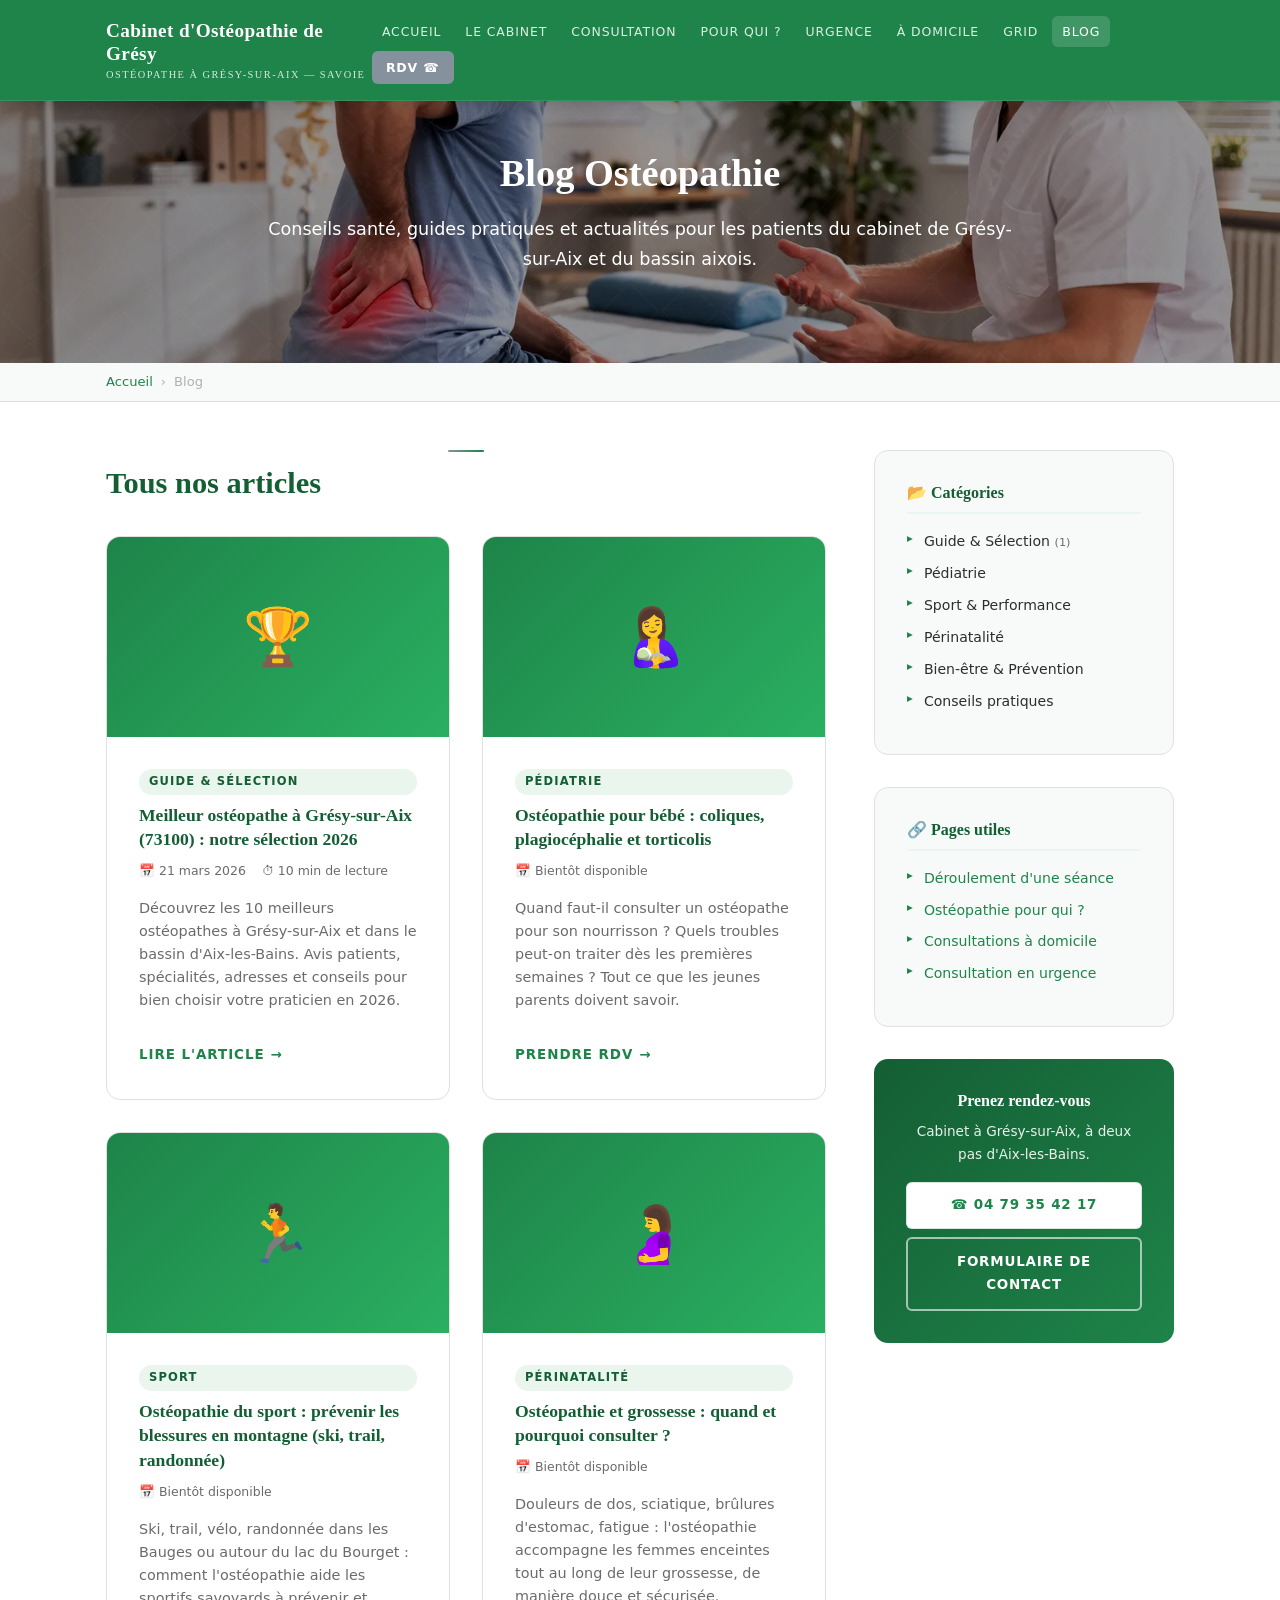
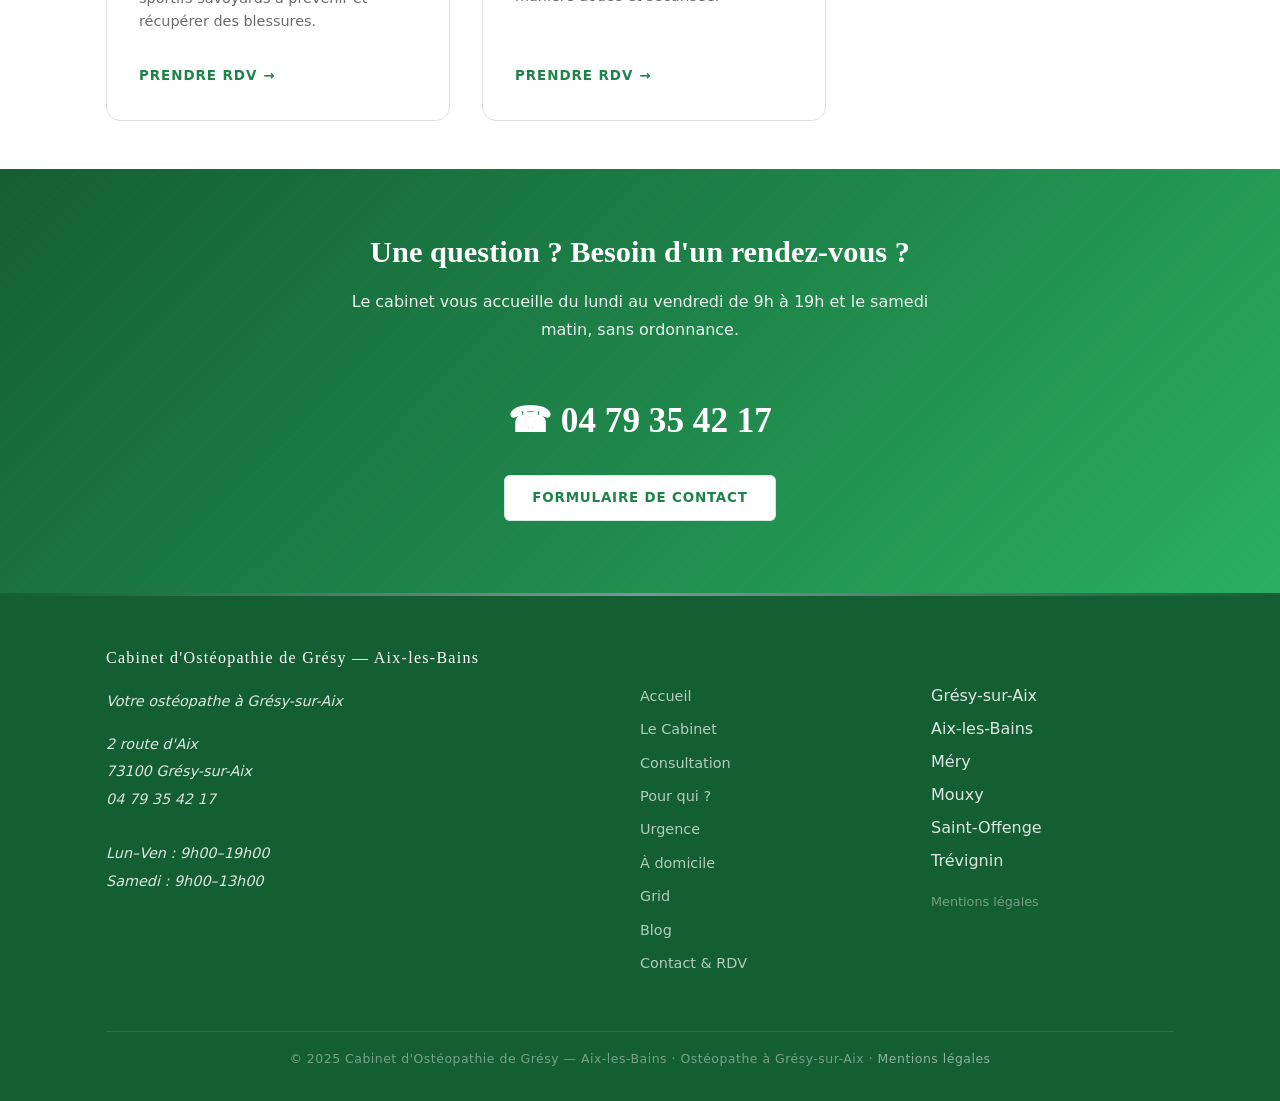
==== blog.html @ d5f87a09 "Ajout blog.html, grid.html, nav mis a jour (Blog + Grid), article SEO osteopathe Gresy-sur-Aix Made-" ====
<!DOCTYPE html>
<html lang="fr">
<head>
  <meta charset="UTF-8">
  <meta name="viewport" content="width=device-width, initial-scale=1.0">
  <title>Blog Ostéopathie — Conseils & Actualités | Cabinet Grésy-sur-Aix</title>
  <meta name="description" content="Retrouvez nos articles de blog sur l'ostéopathie à Grésy-sur-Aix : conseils santé, guides pratiques, actualités du cabinet et bien-être en Savoie.">
  <link rel="canonical" href="https://osteopathe-gresy-sur-aix.fr/blog">
  <meta property="og:title" content="Blog Ostéopathie — Cabinet Grésy-sur-Aix">
  <meta property="og:description" content="Conseils santé, guides pratiques et actualités ostéopathiques pour les habitants de Grésy-sur-Aix et du bassin aixois.">
  <meta property="og:type" content="website">
  <meta property="og:url" content="https://osteopathe-gresy-sur-aix.fr/blog">
  <link rel="stylesheet" href="style.css">
  <style>
    /* ---- Blog listing ---- */
    .blog-grid {
      display: grid;
      grid-template-columns: repeat(auto-fill, minmax(320px, 1fr));
      gap: var(--spacing-md);
    }

    .blog-card {
      background: #fff;
      border-radius: var(--border-radius-lg);
      border: 1px solid var(--color-border);
      overflow: hidden;
      transition: transform 0.25s, box-shadow 0.25s;
      display: flex;
      flex-direction: column;
    }
    .blog-card:hover {
      transform: translateY(-4px);
      box-shadow: 0 12px 32px rgba(30,132,73,0.13);
    }

    .blog-card-img {
      width: 100%;
      height: 200px;
      object-fit: cover;
      display: block;
    }
    .blog-card-img-placeholder {
      width: 100%;
      height: 200px;
      background: linear-gradient(135deg, var(--color-primary) 0%, #2aaf61 100%);
      display: flex;
      align-items: center;
      justify-content: center;
      font-size: 3.5rem;
    }

    .blog-card-body {
      padding: var(--spacing-md);
      flex: 1;
      display: flex;
      flex-direction: column;
    }

    .blog-tag {
      display: inline-block;
      background: var(--color-primary-light);
      color: var(--color-primary-dark);
      font-size: 0.72rem;
      font-weight: bold;
      letter-spacing: 0.1em;
      text-transform: uppercase;
      padding: 3px 10px;
      border-radius: 20px;
      margin-bottom: var(--spacing-xs);
    }

    .blog-card-body h2 {
      font-size: 1.1rem;
      margin-bottom: var(--spacing-xs);
      line-height: 1.4;
    }
    .blog-card-body h2 a {
      color: var(--color-primary-dark);
      text-decoration: none;
    }
    .blog-card-body h2 a:hover {
      color: var(--color-primary);
      text-decoration: underline;
    }

    .blog-card-meta {
      font-size: 0.78rem;
      color: var(--color-text-light);
      margin-bottom: var(--spacing-sm);
      display: flex;
      gap: var(--spacing-sm);
      align-items: center;
      flex-wrap: wrap;
    }

    .blog-card-excerpt {
      color: var(--color-text-light);
      font-size: 0.9rem;
      line-height: 1.6;
      flex: 1;
      margin-bottom: var(--spacing-md);
    }

    .blog-card-link {
      display: inline-flex;
      align-items: center;
      gap: 6px;
      color: var(--color-primary);
      font-size: 0.84rem;
      font-weight: bold;
      text-transform: uppercase;
      letter-spacing: 0.07em;
      text-decoration: none;
      transition: gap 0.2s;
    }
    .blog-card-link:hover {
      color: var(--color-primary-dark);
      gap: 10px;
      text-decoration: none;
    }
    .blog-card-link::after { content: '→'; }

    /* Sidebar */
    .blog-layout {
      display: grid;
      grid-template-columns: 1fr 300px;
      gap: var(--spacing-lg);
      align-items: start;
    }
    @media (max-width: 900px) {
      .blog-layout { grid-template-columns: 1fr; }
    }

    .blog-sidebar {
      position: sticky;
      top: 80px;
    }
    .sidebar-widget {
      background: var(--color-bg-alt);
      border: 1px solid var(--color-border);
      border-radius: var(--border-radius-lg);
      padding: var(--spacing-md);
      margin-bottom: var(--spacing-md);
    }
    .sidebar-widget h3 {
      font-size: 1rem;
      margin-bottom: var(--spacing-sm);
      padding-bottom: var(--spacing-xs);
      border-bottom: 2px solid var(--color-primary-light);
    }
    .sidebar-widget ul { margin: 0; }
    .sidebar-widget ul li { font-size: 0.88rem; padding-left: 1.2em; }

    .sidebar-cta {
      background: linear-gradient(135deg, var(--color-primary-dark), var(--color-primary));
      color: #fff;
      border-radius: var(--border-radius-lg);
      padding: var(--spacing-md);
      text-align: center;
    }
    .sidebar-cta h3 { color: #fff; font-size: 1rem; margin-bottom: var(--spacing-xs); }
    .sidebar-cta p  { font-size: 0.85rem; opacity: 0.9; margin-bottom: var(--spacing-sm); }
  </style>
</head>
<body>

  <!-- HEADER -->
  <header class="site-header">
    <div class="header-inner">
      <a href="/" class="site-logo">
        Cabinet d'Ostéopathie de Grésy
        <span>Ostéopathe à Grésy-sur-Aix — Savoie</span>
      </a>
      <button class="nav-burger" onclick="document.querySelector('.site-nav').classList.toggle('open')" aria-label="Menu">
        <span></span><span></span><span></span>
      </button>
      <nav class="site-nav" aria-label="Navigation principale">
        <a href="/">Accueil</a>
        <a href="cabinet.html">Le Cabinet</a>
        <a href="consultation.html">Consultation</a>
        <a href="pour-qui.html">Pour qui ?</a>
        <a href="urgence.html">Urgence</a>
        <a href="domicile.html">À domicile</a>
        <a href="grid.html">Grid</a>
        <a href="blog.html" class="active">Blog</a>
        <a href="contact.html" class="nav-cta">RDV ☎</a>
      </nav>
    </div>
  </header>

  <!-- HERO -->
  <section class="hero" style="background: linear-gradient(rgba(0,0,0,0.42), rgba(0,0,0,0.42)), url('asset/image/Consultation-osteopathe.webp') center/cover no-repeat; padding: 3rem 1rem 3.5rem;">
    <div class="hero-content">
      <h1>Blog Ostéopathie</h1>
      <p>Conseils santé, guides pratiques et actualités pour les patients du cabinet de Grésy-sur-Aix et du bassin aixois.</p>
    </div>
  </section>

  <!-- BREADCRUMB -->
  <nav class="breadcrumb" aria-label="Fil d'Ariane">
    <div class="container">
      <a href="/">Accueil</a>
      <span>›</span>
      <span>Blog</span>
    </div>
  </nav>

  <!-- BLOG CONTENT -->
  <section class="section">
    <div class="container">
      <div class="blog-layout">

        <!-- Articles -->
        <main>
          <div class="section-title" style="text-align:left; margin-bottom: var(--spacing-md);">
            <h2>Tous nos articles</h2>
          </div>

          <div class="blog-grid">

            <!-- Article 1 -->
            <article class="blog-card">
              <div class="blog-card-img-placeholder">🏆</div>
              <div class="blog-card-body">
                <span class="blog-tag">Guide & Sélection</span>
                <h2><a href="blog/meilleur-osteopathe-gresy-sur-aix.html">Meilleur ostéopathe à Grésy-sur-Aix (73100) : notre sélection 2026</a></h2>
                <div class="blog-card-meta">
                  <span>📅 21 mars 2026</span>
                  <span>⏱ 10 min de lecture</span>
                </div>
                <p class="blog-card-excerpt">Découvrez les 10 meilleurs ostéopathes à Grésy-sur-Aix et dans le bassin d'Aix-les-Bains. Avis patients, spécialités, adresses et conseils pour bien choisir votre praticien en 2026.</p>
                <a href="blog/meilleur-osteopathe-gresy-sur-aix.html" class="blog-card-link">Lire l'article</a>
              </div>
            </article>

            <!-- Article 2 — placeholder -->
            <article class="blog-card">
              <div class="blog-card-img-placeholder">🤱</div>
              <div class="blog-card-body">
                <span class="blog-tag">Pédiatrie</span>
                <h2><a href="#">Ostéopathie pour bébé : coliques, plagiocéphalie et torticolis</a></h2>
                <div class="blog-card-meta">
                  <span>📅 Bientôt disponible</span>
                </div>
                <p class="blog-card-excerpt">Quand faut-il consulter un ostéopathe pour son nourrisson ? Quels troubles peut-on traiter dès les premières semaines ? Tout ce que les jeunes parents doivent savoir.</p>
                <a href="contact.html" class="blog-card-link">Prendre RDV</a>
              </div>
            </article>

            <!-- Article 3 — placeholder -->
            <article class="blog-card">
              <div class="blog-card-img-placeholder">🏃</div>
              <div class="blog-card-body">
                <span class="blog-tag">Sport</span>
                <h2><a href="#">Ostéopathie du sport : prévenir les blessures en montagne (ski, trail, randonnée)</a></h2>
                <div class="blog-card-meta">
                  <span>📅 Bientôt disponible</span>
                </div>
                <p class="blog-card-excerpt">Ski, trail, vélo, randonnée dans les Bauges ou autour du lac du Bourget : comment l'ostéopathie aide les sportifs savoyards à prévenir et récupérer des blessures.</p>
                <a href="contact.html" class="blog-card-link">Prendre RDV</a>
              </div>
            </article>

            <!-- Article 4 — placeholder -->
            <article class="blog-card">
              <div class="blog-card-img-placeholder">🤰</div>
              <div class="blog-card-body">
                <span class="blog-tag">Périnatalité</span>
                <h2><a href="#">Ostéopathie et grossesse : quand et pourquoi consulter ?</a></h2>
                <div class="blog-card-meta">
                  <span>📅 Bientôt disponible</span>
                </div>
                <p class="blog-card-excerpt">Douleurs de dos, sciatique, brûlures d'estomac, fatigue : l'ostéopathie accompagne les femmes enceintes tout au long de leur grossesse, de manière douce et sécurisée.</p>
                <a href="contact.html" class="blog-card-link">Prendre RDV</a>
              </div>
            </article>

          </div>
        </main>

        <!-- Sidebar -->
        <aside class="blog-sidebar">

          <div class="sidebar-widget">
            <h3>📂 Catégories</h3>
            <ul>
              <li>Guide & Sélection <span style="color:var(--color-text-light);font-size:0.8em;">(1)</span></li>
              <li>Pédiatrie</li>
              <li>Sport & Performance</li>
              <li>Périnatalité</li>
              <li>Bien-être & Prévention</li>
              <li>Conseils pratiques</li>
            </ul>
          </div>

          <div class="sidebar-widget">
            <h3>🔗 Pages utiles</h3>
            <ul>
              <li><a href="consultation.html">Déroulement d'une séance</a></li>
              <li><a href="pour-qui.html">Ostéopathie pour qui ?</a></li>
              <li><a href="domicile.html">Consultations à domicile</a></li>
              <li><a href="urgence.html">Consultation en urgence</a></li>
            </ul>
          </div>

          <div class="sidebar-cta">
            <h3>Prenez rendez-vous</h3>
            <p>Cabinet à Grésy-sur-Aix, à deux pas d'Aix-les-Bains.</p>
            <a href="tel:+33479354217" class="btn btn-white" style="display:block; margin-bottom:0.5rem;">☎ 04 79 35 42 17</a>
            <a href="contact.html" class="btn btn-secondary" style="display:block;">Formulaire de contact</a>
          </div>

        </aside>
      </div>
    </div>
  </section>

  <!-- CTA BANNER -->
  <section class="cta-banner">
    <div class="container">
      <h2>Une question ? Besoin d'un rendez-vous ?</h2>
      <p>Le cabinet vous accueille du lundi au vendredi de 9h à 19h et le samedi matin, sans ordonnance.</p>
      <a href="tel:+33479354217" class="tel-big">☎ 04 79 35 42 17</a><br>
      <a href="contact.html" class="btn btn-white">Formulaire de contact</a>
    </div>
  </section>

  <!-- FOOTER -->
  <footer class="site-footer">
    <div class="container">
      <div class="footer-grid">
        <div>
          <div class="footer-brand">Cabinet d'Ostéopathie de Grésy — Aix-les-Bains</div>
          <address class="footer-nap">
            <p>Votre ostéopathe à Grésy-sur-Aix</p>
            2 route d'Aix<br>
            73100 Grésy-sur-Aix<br>
            <a href="tel:+33479354217">04 79 35 42 17</a><br><br>
            Lun–Ven : 9h00–19h00<br>
            Samedi : 9h00–13h00
          </address>
        </div>
        <div class="footer-col">
          <h3>Navigation</h3>
          <ul>
            <li><a href="/">Accueil</a></li>
            <li><a href="cabinet.html">Le Cabinet</a></li>
            <li><a href="consultation.html">Consultation</a></li>
            <li><a href="pour-qui.html">Pour qui ?</a></li>
            <li><a href="urgence.html">Urgence</a></li>
            <li><a href="domicile.html">À domicile</a></li>
            <li><a href="grid.html">Grid</a></li>
            <li><a href="blog.html">Blog</a></li>
            <li><a href="contact.html">Contact &amp; RDV</a></li>
          </ul>
        </div>
        <div class="footer-col">
          <h3>Zones desservies</h3>
          <ul>
            <li>Grésy-sur-Aix</li>
            <li>Aix-les-Bains</li>
            <li>Méry</li>
            <li>Mouxy</li>
            <li>Saint-Offenge</li>
            <li>Trévignin</li>
          </ul>
          <a href="mentions-legales.html" style="font-size:0.8rem;color:rgba(255,255,255,0.4);margin-top:1rem;display:block;">Mentions légales</a>
        </div>
      </div>
      <div class="footer-bottom">
        <p>© 2025 Cabinet d'Ostéopathie de Grésy — Aix-les-Bains · Ostéopathe à Grésy-sur-Aix · <a href="mentions-legales.html">Mentions légales</a></p>
      </div>
    </div>
  </footer>

</body>
</html>
---- style.css ----
/* =========================================================
   Cabinet d'Ostéopathie de Grésy — Aix-les-Bains
   osteopathe-gresy-sur-aix.fr — Premium Edition
   ========================================================= */

/* --- Variables Grésy-sur-Aix (inchangées) --- */
:root {
  --color-primary:       #1E8449;
  --color-primary-dark:  #145E34;
  --color-primary-light: #EAF5EE;
  --color-accent:        #85929E;
  --color-accent-hover:  #717D86;
  --color-text:          #2D2D2D;
  --color-text-light:    #6B6B6B;
  --color-bg:            #FFFFFF;
  --color-bg-alt:        #F7FAF8;
  --color-border:        #E0E0E0;

  --font-heading:     'Book Antiqua', Palatino, serif;
  --font-body:        'Segoe UI', system-ui, sans-serif;
  --font-size-base:   16px;
  --line-height-base: 1.7;

  --spacing-xs: 0.5rem;
  --spacing-sm: 1rem;
  --spacing-md: 2rem;
  --spacing-lg: 3rem;
  --spacing-xl: 4rem;

  --border-radius:    6px;
  --border-radius-lg: 14px;

  --max-width: 1100px;
}

/* =========================================================
   KEYFRAMES
   ========================================================= */
@keyframes fadeInUp {
  from { opacity: 0; transform: translateY(30px); }
  to   { opacity: 1; transform: translateY(0); }
}

@keyframes pulse-cta {
  0%, 100% { box-shadow: 0 0 0 0   rgba(133,146,158,0); }
  50%       { box-shadow: 0 0 0 5px rgba(133,146,158,0.28); }
}

@keyframes breathe {
  0%, 100% { transform: scale(1); }
  50%       { transform: scale(1.018); }
}

/* =========================================================
   RESET & BASE
   ========================================================= */
*, *::before, *::after { box-sizing: border-box; margin: 0; padding: 0; }
html { font-size: var(--font-size-base); scroll-behavior: smooth; }
body {
  font-family: var(--font-body);
  color: var(--color-text);
  background: var(--color-bg);
  line-height: var(--line-height-base);
  -webkit-font-smoothing: antialiased;
}
img { max-width: 100%; height: auto; display: block; }

a { color: var(--color-primary); text-decoration: none; }
a:hover { color: var(--color-primary-dark); text-decoration: underline; }

/* Sélection de texte */
::selection { background: var(--color-primary); color: #fff; }

/* HR */
hr {
  border: none;
  height: 2px;
  background: linear-gradient(to right, var(--color-primary), transparent);
  margin: var(--spacing-md) 0;
}

/* =========================================================
   TYPOGRAPHIE
   ========================================================= */
h1, h2, h3, h4 {
  font-family: var(--font-heading);
  color: var(--color-primary-dark);
  line-height: 1.3;
}
h1 { font-size: clamp(1.6rem, 4vw, 2.4rem);   margin-bottom: var(--spacing-md); }
h2 { font-size: clamp(1.3rem, 3vw, 1.9rem);   margin-bottom: var(--spacing-sm); }
h3 { font-size: clamp(1.1rem, 2.5vw, 1.4rem); margin-bottom: var(--spacing-xs); }

p  { margin-bottom: var(--spacing-sm); }
ol { margin-left: var(--spacing-md); margin-bottom: var(--spacing-sm); }
ol li { margin-bottom: var(--spacing-xs); }

/* Listes non ordonnées : puce ▸ verte */
ul { margin-left: 0; margin-bottom: var(--spacing-sm); padding-left: 0; list-style: none; }
ul li {
  margin-bottom: var(--spacing-xs);
  padding-left: 1.5em;
  position: relative;
}
ul li::before {
  content: '▸';
  position: absolute;
  left: 0;
  color: var(--color-primary);
  font-size: 0.82em;
  line-height: var(--line-height-base);
}

/* =========================================================
   CONTAINER
   ========================================================= */
.container {
  max-width: var(--max-width);
  margin: 0 auto;
  padding: 0 var(--spacing-sm);
}

/* =========================================================
   HEADER
   ========================================================= */
.site-header {
  background: var(--color-primary);
  position: sticky;
  top: 0;
  z-index: 100;
  box-shadow: 0 2px 16px rgba(0,0,0,0.18);
  border-bottom: 1px solid rgba(255,255,255,0.1);
}
.header-inner {
  display: flex;
  align-items: center;
  justify-content: space-between;
  padding: var(--spacing-sm);
  max-width: var(--max-width);
  margin: 0 auto;
}

/* Logo */
.site-logo {
  font-family: var(--font-heading);
  font-size: 1.2rem;
  color: #fff;
  font-weight: bold;
  text-decoration: none;
  line-height: 1.2;
  letter-spacing: 0.02em;
}
.site-logo span {
  display: block;
  font-size: 0.65rem;
  font-weight: normal;
  opacity: 0.82;
  letter-spacing: 0.14em;
  text-transform: uppercase;
  margin-top: 3px;
}
.site-logo:hover { text-decoration: none; color: #fff; opacity: 0.9; }

/* Navigation */
.site-nav { display: flex; gap: 0.25rem; flex-wrap: wrap; align-items: center; }
.site-nav a {
  color: rgba(255,255,255,0.85);
  font-size: 0.78rem;
  text-decoration: none;
  padding: 5px 10px;
  border-radius: var(--border-radius);
  transition: background 0.2s, color 0.2s;
  letter-spacing: 0.07em;
  text-transform: uppercase;
}
.site-nav a:hover,
.site-nav a.active {
  background: rgba(255,255,255,0.15);
  color: #fff;
  text-decoration: none;
}
.nav-cta {
  background: var(--color-accent) !important;
  color: #fff !important;
  font-weight: bold;
  padding: 6px 14px !important;
  animation: pulse-cta 3s ease-in-out infinite;
}
.nav-cta:hover {
  background: var(--color-accent-hover) !important;
  animation: none;
  transform: translateY(-1px);
}

/* Burger mobile */
.nav-burger {
  display: none;
  flex-direction: column;
  gap: 5px;
  cursor: pointer;
  padding: 4px;
  background: none;
  border: none;
}
.nav-burger span {
  display: block;
  width: 24px;
  height: 2px;
  background: #fff;
  border-radius: 2px;
  transition: 0.3s;
}

@media (max-width: 768px) {
  .nav-burger { display: flex; }
  .site-nav {
    display: none;
    flex-direction: column;
    position: absolute;
    top: 100%;
    left: 0; right: 0;
    background: var(--color-primary-dark);
    padding: var(--spacing-sm);
    gap: var(--spacing-xs);
  }
  .site-nav.open { display: flex; }
  .site-nav a {
    font-size: 0.95rem;
    padding: 10px var(--spacing-sm);
    border-bottom: 1px solid rgba(255,255,255,0.1);
    text-transform: none;
    letter-spacing: 0;
  }
}

/* =========================================================
   HERO
   ========================================================= */
.hero {
  background:
    linear-gradient(135deg, var(--color-primary-dark) 0%, var(--color-primary) 55%, #2aaf61 100%);
  color: #fff;
  padding: var(--spacing-xl) var(--spacing-sm) calc(var(--spacing-xl) + 2.5rem);
  text-align: center;
  position: relative;
  overflow: hidden;
}

/* Photo de fond */
.hero::before {
  content: '';
  position: absolute;
  inset: 0;
  background: url('../images/hero-cabinet.webp') center/cover no-repeat;
  opacity: 0.11;
  z-index: 0;
}

/* Pattern géométrique SVG losanges */
.hero::after {
  content: '';
  position: absolute;
  inset: 0;
  background-image: url("data:image/svg+xml,%3Csvg xmlns='http://www.w3.org/2000/svg' width='60' height='60'%3E%3Cpath d='M30 2 L58 30 L30 58 L2 30 Z' fill='none' stroke='white' stroke-width='0.6' opacity='0.07'/%3E%3C/svg%3E");
  background-repeat: repeat;
  pointer-events: none;
  z-index: 0;
}

.hero-content {
  position: relative;
  z-index: 1;
  max-width: 750px;
  margin: 0 auto;
}
.hero-content h1 {
  color: #fff;
  margin-bottom: var(--spacing-sm);
  animation: fadeInUp 0.8s ease-out both;
}
.hero-content > p {
  font-size: 1.1rem;
  opacity: 0.92;
  margin-bottom: var(--spacing-md);
  animation: fadeInUp 0.8s 0.15s ease-out both;
}

/* Badges */
.hero-badges {
  display: flex;
  gap: var(--spacing-sm);
  justify-content: center;
  flex-wrap: wrap;
  margin-bottom: var(--spacing-md);
  animation: fadeInUp 0.8s 0.3s ease-out both;
}
.badge {
  background: rgba(255,255,255,0.12);
  border: 1px solid rgba(255,255,255,0.28);
  color: #fff;
  padding: 6px 16px;
  border-radius: 20px;
  font-size: 0.8rem;
  letter-spacing: 0.05em;
}

/* CTA hero */
.hero-cta {
  display: flex;
  gap: var(--spacing-sm);
  justify-content: center;
  flex-wrap: wrap;
  animation: fadeInUp 0.8s 0.45s ease-out both;
}

/* Vague SVG en bas du hero */
.hero-wave {
  position: absolute;
  bottom: -1px;
  left: 0;
  width: 100%;
  z-index: 2;
  line-height: 0;
  pointer-events: none;
}
.hero-wave svg { display: block; width: 100%; height: 48px; }

/* =========================================================
   BOUTONS
   ========================================================= */
.btn {
  display: inline-block;
  padding: 12px 28px;
  border-radius: var(--border-radius);
  font-size: 0.84rem;
  font-weight: bold;
  cursor: pointer;
  transition: all 0.25s;
  text-decoration: none;
  border: none;
  letter-spacing: 0.06em;
  text-transform: uppercase;
}

.btn-primary {
  background: linear-gradient(135deg, var(--color-accent), var(--color-accent-hover));
  color: #fff;
  border: 1px solid rgba(255,255,255,0.18);
}
.btn-primary:hover {
  transform: translateY(-2px);
  box-shadow: 0 8px 24px rgba(133,146,158,0.38);
  color: #fff;
  text-decoration: none;
}

.btn-secondary {
  background: transparent;
  color: #fff;
  border: 2px solid rgba(255,255,255,0.6);
}
.btn-secondary:hover {
  background: rgba(255,255,255,0.14);
  color: #fff;
  text-decoration: none;
  transform: translateY(-2px);
}

.btn-white {
  background: #fff;
  color: var(--color-primary);
  box-shadow: inset 0 0 0 1px rgba(30,132,73,0.18);
}
.btn-white:hover {
  background: var(--color-primary-light);
  color: var(--color-primary-dark);
  text-decoration: none;
  transform: translateY(-2px);
  box-shadow: 0 6px 18px rgba(30,132,73,0.14), inset 0 0 0 1px rgba(30,132,73,0.18);
}

/* =========================================================
   SECTIONS
   ========================================================= */
.section {
  padding: var(--spacing-lg) var(--spacing-sm);
  position: relative;
}

.section-alt {
  background: var(--color-bg-alt);
  position: relative;
}
/* Texture de fond subtile sur les sections alt */
.section-alt::before {
  content: '';
  position: absolute;
  inset: 0;
  background-image: url("data:image/svg+xml,%3Csvg xmlns='http://www.w3.org/2000/svg' width='6' height='6'%3E%3Ccircle cx='1' cy='1' r='0.7' fill='%231E8449' opacity='0.04'/%3E%3C/svg%3E");
  background-repeat: repeat;
  pointer-events: none;
  z-index: 0;
}
.section-alt > .container { position: relative; z-index: 1; }

/* Section title avec ligne décorative */
.section-title { text-align: center; margin-bottom: var(--spacing-lg); }
.section-title h2 { margin-bottom: var(--spacing-xs); }
.section-title h2::before {
  content: '';
  display: block;
  width: 36px;
  height: 2px;
  background: linear-gradient(to right, var(--color-accent), var(--color-primary));
  margin: 0 auto 0.75rem;
  border-radius: 2px;
}
.section-title p { color: var(--color-text-light); max-width: 600px; margin: 0 auto; }

/* =========================================================
   CARDS
   ========================================================= */
.cards-grid {
  display: grid;
  grid-template-columns: repeat(auto-fit, minmax(260px, 1fr));
  gap: var(--spacing-md);
}

.card {
  background: linear-gradient(145deg, #fff 0%, var(--color-primary-light) 100%);
  border: none;
  border-left: 3px solid var(--color-primary);
  border-radius: var(--border-radius-lg);
  padding: var(--spacing-md);
  transition: border-left-width 0.22s, filter 0.22s, transform 0.22s;
  position: relative;
}
.card:hover {
  border-left-width: 6px;
  filter: drop-shadow(0 8px 20px rgba(30,132,73,0.13));
  transform: translateY(-3px);
}
.card-icon {
  font-size: 2.2rem;
  margin-bottom: var(--spacing-sm);
  display: inline-block;
  transition: transform 0.25s;
}
.card:hover .card-icon { transform: translateY(-5px); }
.card h3 { margin-bottom: var(--spacing-xs); }

/* =========================================================
   SPLIT SECTION
   ========================================================= */
.split-section {
  display: grid;
  grid-template-columns: 1.3fr 1fr;
  gap: var(--spacing-lg);
  align-items: center;
}
.split-section.reverse { direction: rtl; }
.split-section.reverse > * { direction: ltr; }

.split-img {
  border-radius: var(--border-radius-lg);
  overflow: visible;
  transform: rotate(-1deg);
  transition: transform 0.4s ease;
}
.split-img:hover { transform: rotate(0deg) scale(1.01); }

.split-img img {
  width: 100%;
  height: 340px;
  object-fit: cover;
  border-radius: var(--border-radius-lg);
  display: block;
  border: 1px solid var(--color-border);
  outline: 4px solid var(--color-primary-light);
  outline-offset: 8px;
}

@media (max-width: 768px) {
  .split-section { grid-template-columns: 1fr; }
  .split-section.reverse { direction: ltr; }
  .split-img { transform: none; }
  .split-img:hover { transform: none; }
}

/* =========================================================
   FAQ — Accordéon premium
   ========================================================= */
.faq-list { max-width: 800px; margin: 0 auto; }

.faq-item {
  border: 1px solid var(--color-border);
  border-radius: var(--border-radius);
  margin-bottom: var(--spacing-sm);
  overflow: hidden;
  transition: box-shadow 0.2s;
}
.faq-item:hover { box-shadow: 0 4px 16px rgba(30,132,73,0.09); }

.faq-question {
  padding: var(--spacing-sm) var(--spacing-md);
  font-family: var(--font-heading);
  font-weight: bold;
  cursor: pointer;
  display: flex;
  justify-content: space-between;
  align-items: center;
  background: linear-gradient(to right, var(--color-primary-light), #fff);
  transition: background 0.3s, color 0.3s;
  width: 100%;
  border: none;
  text-align: left;
  font-size: 1rem;
  color: var(--color-primary-dark);
  letter-spacing: 0.01em;
}
.faq-question:hover {
  background: linear-gradient(to right, #d5edda, var(--color-primary-light));
}
.faq-question::after {
  content: '+';
  font-size: 1.5rem;
  font-weight: 300;
  font-family: var(--font-body);
  color: var(--color-primary);
  transition: color 0.3s;
  flex-shrink: 0;
  margin-left: var(--spacing-sm);
  line-height: 1;
}
.faq-item.open .faq-question {
  background: var(--color-primary);
  color: #fff;
}
.faq-item.open .faq-question::after {
  content: '▲';
  color: rgba(255,255,255,0.8);
  font-size: 0.85rem;
}
.faq-answer {
  max-height: 0;
  overflow: hidden;
  opacity: 0;
  padding: 0 var(--spacing-md);
  background: var(--color-primary-light);
  transition: max-height 0.4s ease, opacity 0.35s ease, padding 0.3s ease;
}
.faq-item.open .faq-answer {
  max-height: 320px;
  opacity: 1;
  padding: var(--spacing-sm) var(--spacing-md);
}

/* =========================================================
   CTA BANNER
   ========================================================= */
.cta-banner {
  background: linear-gradient(135deg, var(--color-primary-dark) 0%, var(--color-primary) 50%, #2aaf61 100%);
  color: #fff;
  text-align: center;
  padding: var(--spacing-xl) var(--spacing-sm);
  position: relative;
  overflow: hidden;
}
/* Lignes diagonales en overlay */
.cta-banner::before {
  content: '';
  position: absolute;
  inset: 0;
  background-image: url("data:image/svg+xml,%3Csvg xmlns='http://www.w3.org/2000/svg' width='40' height='40'%3E%3Cline x1='0' y1='40' x2='40' y2='0' stroke='white' stroke-width='0.8' opacity='0.04'/%3E%3C/svg%3E");
  background-repeat: repeat;
  pointer-events: none;
}
.cta-banner > .container { position: relative; z-index: 1; }
.cta-banner h2 { color: #fff; margin-bottom: var(--spacing-sm); }
.cta-banner p {
  opacity: 0.9;
  margin-bottom: var(--spacing-md);
  max-width: 600px;
  margin-left: auto;
  margin-right: auto;
}
.cta-banner .btn { margin: var(--spacing-xs); }

.tel-big {
  font-size: clamp(1.6rem, 4vw, 2.2rem);
  font-family: var(--font-heading);
  font-weight: bold;
  color: #fff;
  text-decoration: none;
  display: inline-block;
  margin: var(--spacing-sm) 0;
  animation: breathe 4s ease-in-out infinite;
}
.tel-big:hover {
  color: rgba(255,255,255,0.88);
  text-decoration: none;
  animation: none;
}

/* =========================================================
   INFO BOX
   ========================================================= */
.info-box {
  background: var(--color-primary-light);
  border-left: 4px solid var(--color-primary);
  border-radius: var(--border-radius);
  padding: var(--spacing-sm) var(--spacing-md);
  margin: var(--spacing-md) 0;
  box-shadow: 4px 4px 0 rgba(30,132,73,0.09);
}

/* =========================================================
   TABLE HORAIRES
   ========================================================= */
.horaires-table { width: 100%; border-collapse: collapse; margin: var(--spacing-sm) 0; }
.horaires-table th,
.horaires-table td {
  padding: 10px 16px;
  text-align: left;
  border-bottom: 1px solid var(--color-border);
}
.horaires-table th {
  background: var(--color-primary-light);
  font-family: var(--font-heading);
  color: var(--color-primary-dark);
  letter-spacing: 0.05em;
}
.horaires-table tr:hover td {
  background: var(--color-primary-light);
  transition: background 0.2s;
}

/* =========================================================
   FORMULAIRE
   ========================================================= */
.form-grid { display: grid; grid-template-columns: 1fr 1fr; gap: var(--spacing-sm); }
@media (max-width: 768px) { .form-grid { grid-template-columns: 1fr; } }

.form-group { display: flex; flex-direction: column; gap: 4px; }
.form-group.full { grid-column: 1 / -1; }

label {
  font-size: 0.78rem;
  font-weight: bold;
  color: var(--color-text);
  letter-spacing: 0.07em;
  text-transform: uppercase;
}

input, textarea, select {
  padding: 10px 14px;
  border: 1px solid var(--color-border);
  border-radius: var(--border-radius);
  font-family: var(--font-body);
  font-size: 1rem;
  color: var(--color-text);
  transition: border-color 0.2s, box-shadow 0.2s;
  background: var(--color-bg);
}
input:focus, textarea:focus, select:focus {
  outline: none;
  border-color: var(--color-primary);
  box-shadow: 0 0 0 3px rgba(30,132,73,0.14);
}
textarea { resize: vertical; min-height: 120px; }

/* =========================================================
   GOOGLE MAPS EMBED
   ========================================================= */
.map-embed {
  border-radius: var(--border-radius-lg);
  overflow: hidden;
  height: 350px;
  box-shadow: 0 4px 24px rgba(0,0,0,0.09);
}
.map-embed iframe { width: 100%; height: 100%; border: 0; }

/* =========================================================
   BREADCRUMB
   ========================================================= */
.breadcrumb {
  background: var(--color-bg-alt);
  padding: var(--spacing-xs) var(--spacing-sm);
  font-size: 0.82rem;
  color: var(--color-text-light);
  border-bottom: 1px solid var(--color-border);
}
.breadcrumb .container { display: flex; gap: var(--spacing-xs); align-items: center; flex-wrap: wrap; }
.breadcrumb a { color: var(--color-primary); }
.breadcrumb span { opacity: 0.5; }

/* =========================================================
   FOOTER
   ========================================================= */
.site-footer {
  background: var(--color-primary-dark);
  color: rgba(255,255,255,0.85);
  padding: calc(var(--spacing-lg) + 3px) var(--spacing-sm) var(--spacing-sm);
  position: relative;
}
/* Ligne dorée dégradée en haut du footer */
.site-footer::before {
  content: '';
  position: absolute;
  top: 0; left: 0; right: 0;
  height: 3px;
  background: linear-gradient(to right, transparent, var(--color-accent), transparent);
}

.footer-grid {
  display: grid;
  grid-template-columns: 2fr 1fr 1fr;
  gap: var(--spacing-lg);
  margin-bottom: var(--spacing-lg);
}
@media (max-width: 768px) {
  .footer-grid { grid-template-columns: 1fr; gap: var(--spacing-md); }
}

.footer-brand {
  font-family: var(--font-heading);
  font-size: 1rem;
  color: #fff;
  margin-bottom: var(--spacing-sm);
  letter-spacing: 0.08em;
}
.footer-nap { font-size: 0.9rem; line-height: 1.9; }
.footer-nap a { color: rgba(255,255,255,0.82); }
.footer-nap a:hover { color: #fff; }

.footer-col h4 {
  color: #fff;
  font-family: var(--font-heading);
  margin-bottom: var(--spacing-sm);
  font-size: 0.9rem;
  letter-spacing: 0.08em;
  text-transform: uppercase;
}
/* Reset des puces dans le footer */
.footer-col ul { list-style: none; margin: 0; padding: 0; }
.footer-col ul li { padding-left: 0; margin-bottom: 6px; }
.footer-col ul li::before { display: none; }

.footer-col a {
  color: rgba(255,255,255,0.68);
  font-size: 0.9rem;
  position: relative;
  display: inline-block;
  padding-bottom: 1px;
}
.footer-col a::after {
  content: '';
  position: absolute;
  bottom: 0; left: 0;
  width: 100%;
  height: 1px;
  background: rgba(255,255,255,0.45);
  transform: scaleX(0);
  transform-origin: left;
  transition: transform 0.25s ease;
}
.footer-col a:hover { color: #fff; text-decoration: none; }
.footer-col a:hover::after { transform: scaleX(1); }

.footer-bottom {
  border-top: 1px solid rgba(255,255,255,0.1);
  padding-top: var(--spacing-sm);
  text-align: center;
  font-size: 0.78rem;
  color: rgba(255,255,255,0.42);
  letter-spacing: 0.04em;
}
.footer-bottom a { color: rgba(255,255,255,0.52); }
.footer-bottom a:hover { color: rgba(255,255,255,0.85); text-decoration: none; }

/* =========================================================
   HERO VARIANTES — images de fond spécifiques par page
   ========================================================= */

/* Cabinet */
.hero-cabinet {
  background:
    linear-gradient(rgba(0,0,0,0.38), rgba(0,0,0,0.38)),
    url("asset/image/banner-cabinet.webp") center/cover no-repeat;
}
.hero-cabinet::before { display: none; }
.hero-cabinet::after  { display: none; }

/* index */

.hero-index {
  background:
    linear-gradient(rgba(0,0,0,0.38), rgba(0,0,0,0.38)),
    url("asset/image/banner\ page\ d\'accueil.webp") center/cover no-repeat;
}
.hero-cabinet::before { display: none; }
.hero-cabinet::after  { display: none; }

/* consultation */
.hero-consultation {
  background:
    linear-gradient(rgba(0,0,0,0.38), rgba(0,0,0,0.38)),
    url("asset/image/banner-consultation.jpg") center/cover no-repeat;
}
.hero-cabinet::before { display: none; }
.hero-cabinet::after  { display: none; }


/* pour-qui */
.hero-pour-qui {
  background:
    linear-gradient(rgba(0,0,0,0.38), rgba(0,0,0,0.38)),
    url("asset/image/banner-aqui.jpg") center/cover no-repeat;
}
.hero-cabinet::before { display: none; }
.hero-pour-qui::after  { display: none; }

/* urgence*/

.hero-urgence {
  background:
    linear-gradient(rgba(0,0,0,0.38), rgba(0,0,0,0.38)),
    url("asset/image/urgence-banner.jpg") center/cover no-repeat;
}
.hero-cabinet::before { display: none; }
.hero-cabinet::after  { display: none; }

/* domicile*/

.hero-domicile {
  background:
    linear-gradient(rgba(0,0,0,0.38), rgba(0,0,0,0.38)),
    url("asset/image/banner-adomicile.jpg") center/cover no-repeat;
}
.hero-cabinet::before { display: none; }
.hero-cabinet::after  { display: none; }

/* contact*/

.hero-contact {
  background:
    linear-gradient(rgba(0,0,0,0.38), rgba(0,0,0,0.38)),
    url("asset/image/rdv.png") center/cover no-repeat;
}
.hero-cabinet::before { display: none; }
.hero-cabinet::after  { display: none; }



/* =========================================================
   SCROLL REVEAL
   ========================================================= */
.reveal {
  opacity: 0;
  transform: translateY(24px);
  transition: opacity 0.7s ease, transform 0.7s ease;
}
.reveal.visible {
  opacity: 1;
  transform: none;
}

/* =========================================================
   UTILITAIRES
   ========================================================= */
.text-center { text-align: center; }
.text-primary { color: var(--color-primary); }
.mt-md { margin-top: var(--spacing-md); }
.mb-md { margin-bottom: var(--spacing-md); }
.visually-hidden {
  position: absolute;
  width: 1px;
  height: 1px;
  overflow: hidden;
  clip: rect(0,0,0,0);
  white-space: nowrap;
}

/* =========================================================
   BREAKPOINT 1024px — tablette paysage
   ========================================================= */
@media (min-width: 1024px) {
  .hero { padding: calc(var(--spacing-xl) * 1.25) var(--spacing-sm) calc(var(--spacing-xl) * 1.25 + 2.5rem); }
  .cards-grid { grid-template-columns: repeat(3, 1fr); }
}
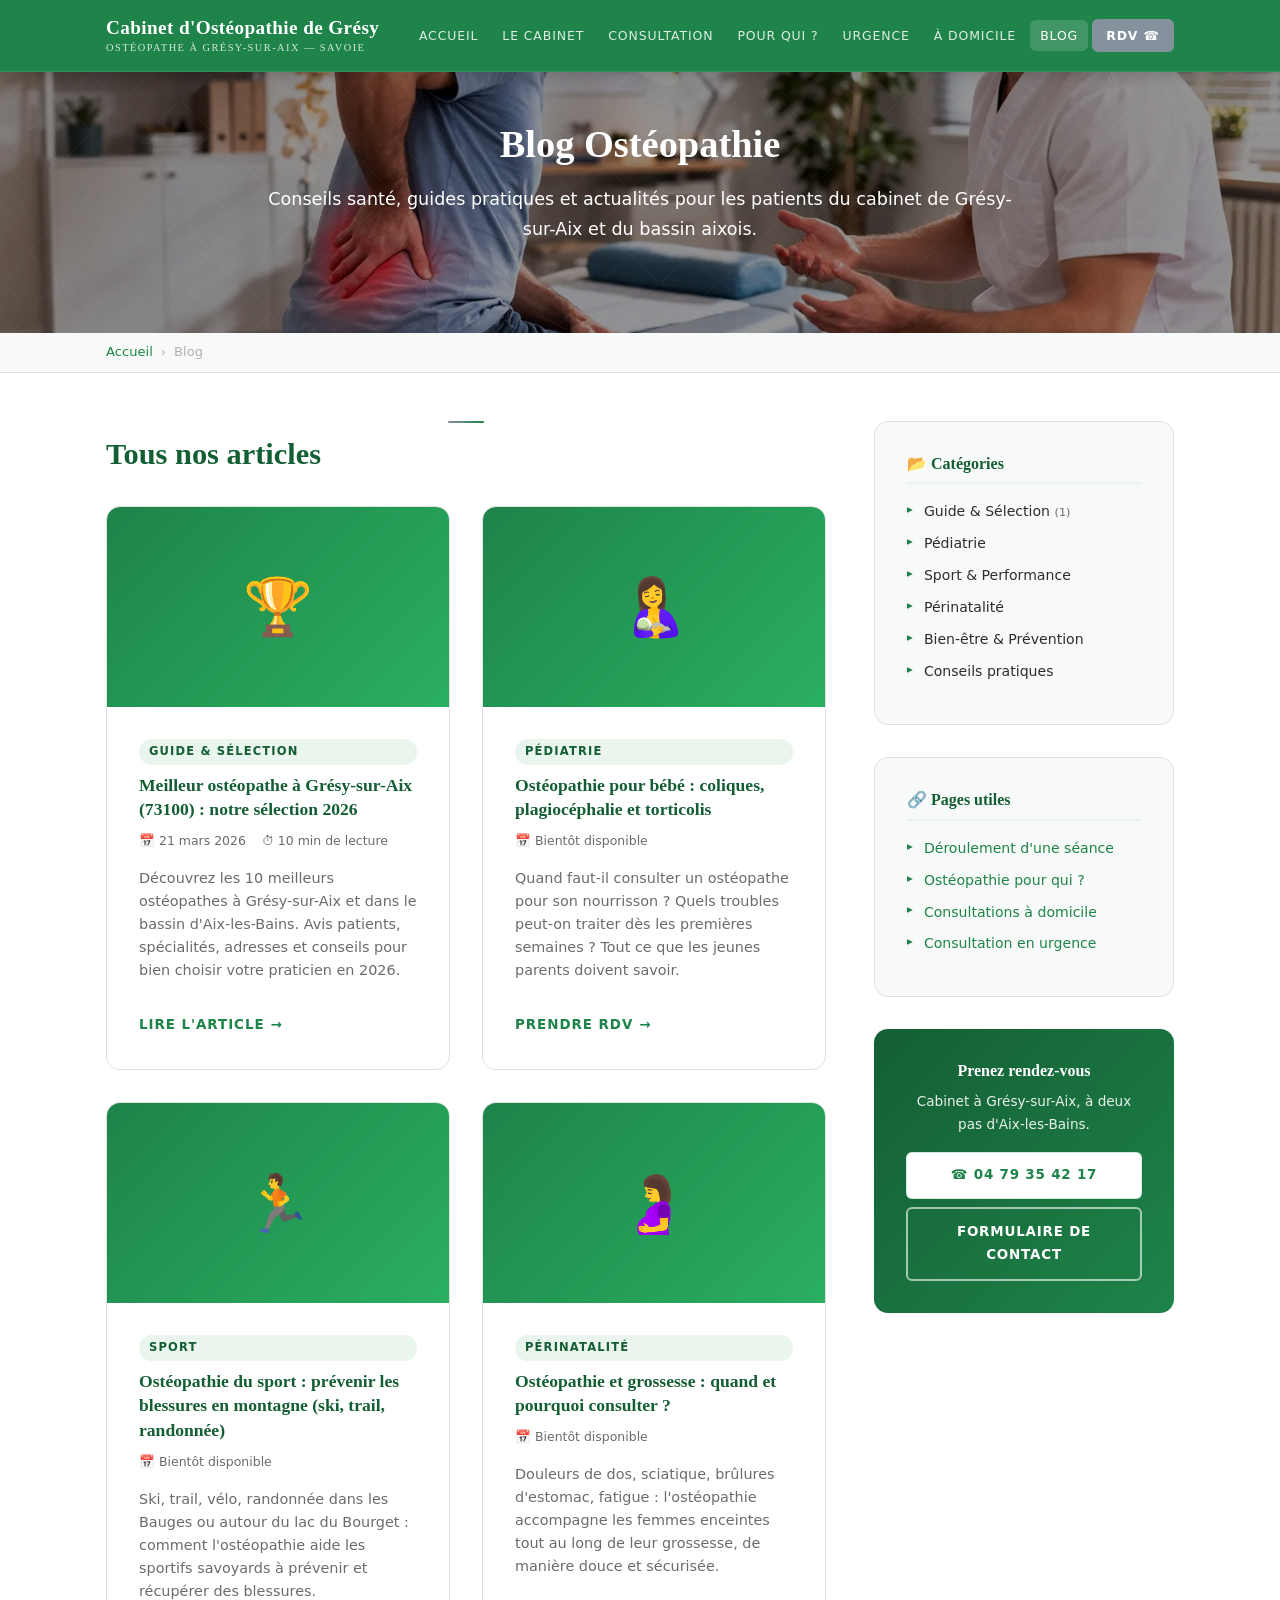
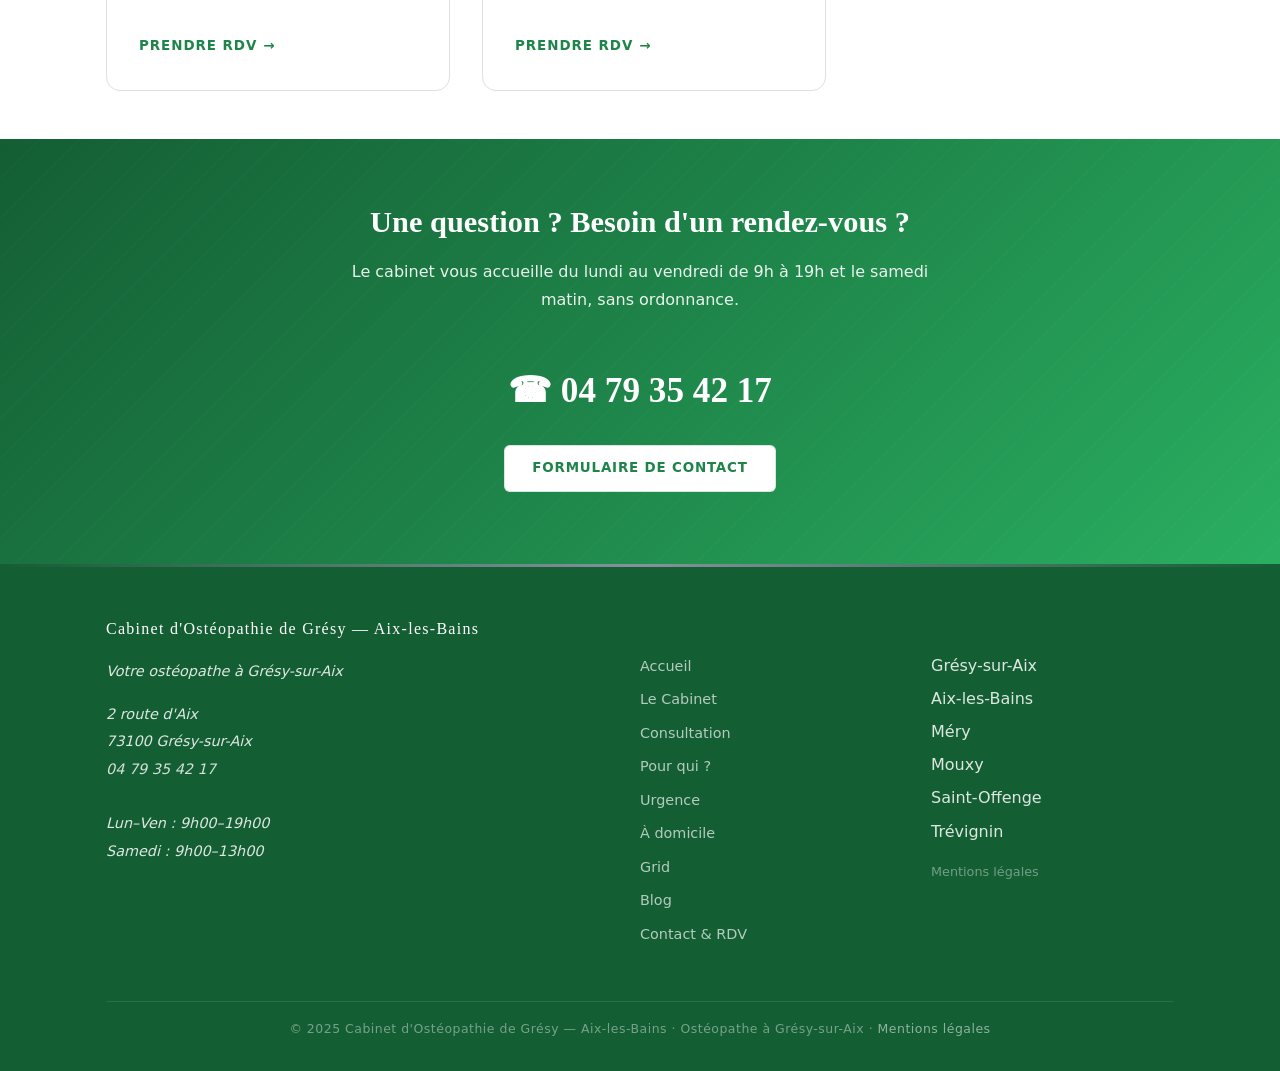
==== commit bde5a019: "Suppression onglet Grid, un seul onglet Blog dans le nav Made-with: Cursor" ====
--- a/blog.html
+++ b/blog.html
@@ -181,7 +181,6 @@
         <a href="pour-qui.html">Pour qui ?</a>
         <a href="urgence.html">Urgence</a>
         <a href="domicile.html">À domicile</a>
-        <a href="grid.html">Grid</a>
         <a href="blog.html" class="active">Blog</a>
         <a href="contact.html" class="nav-cta">RDV ☎</a>
       </nav>
